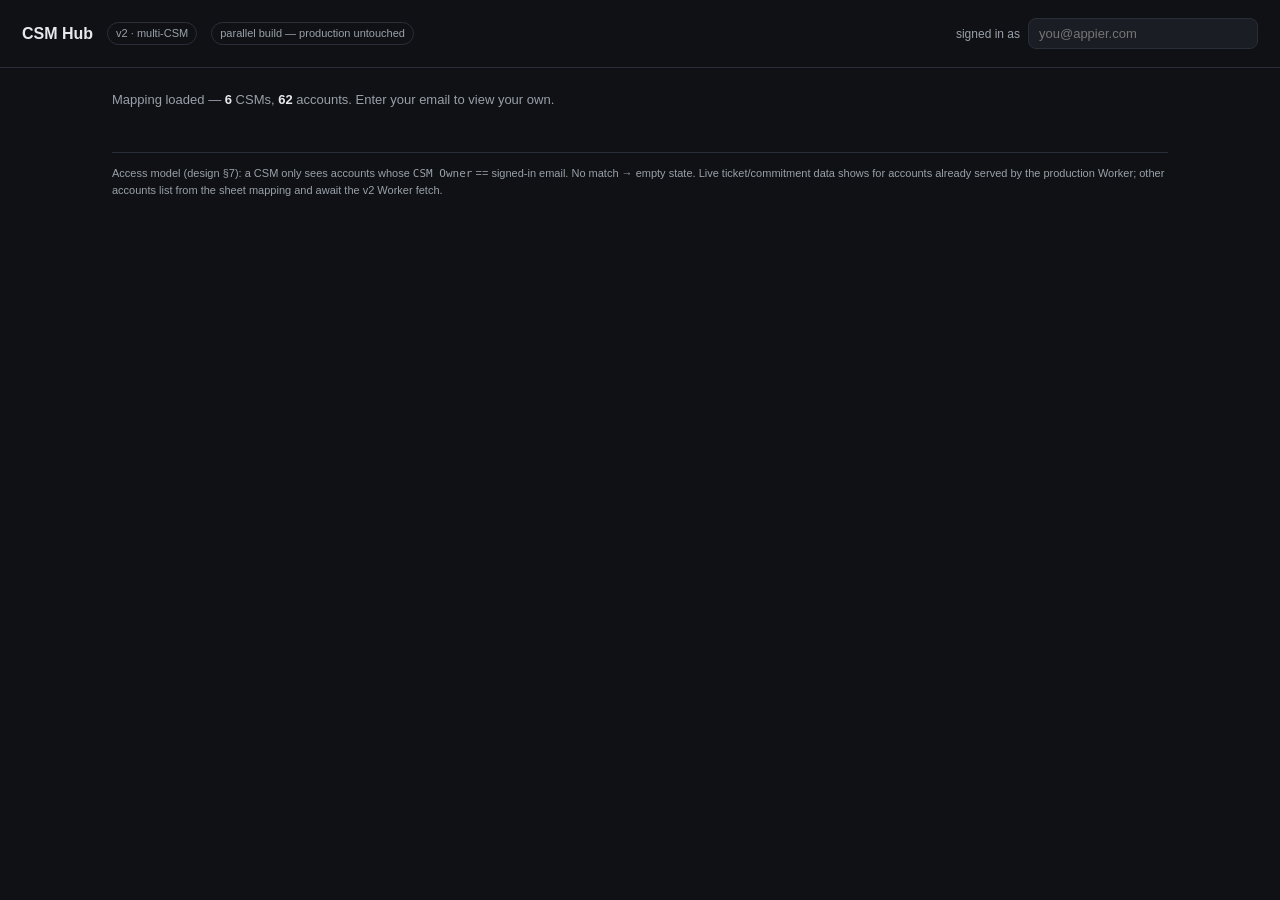
==== v2/index.html @ da3003b5 "Add initial version of CSM Hub v2 HTML structure" ====
<!DOCTYPE html>
<html lang="zh-Hant">
<head>
<meta charset="utf-8" />
<meta name="viewport" content="width=device-width, initial-scale=1" />
<title>CSM Hub v2 · Multi-CSM (parallel)</title>
<style>
  :root { --bg:#0f1115; --card:#1a1d24; --line:#2a2e37; --txt:#e6e8ec; --dim:#9aa0aa;
    --red:#ff5c5c; --amber:#ffb648; --green:#4ade80; --acc:#6ea8fe; }
  * { box-sizing:border-box; }
  body { margin:0; background:var(--bg); color:var(--txt);
    font:14px/1.5 -apple-system,"Segoe UI",Roboto,"Noto Sans TC",sans-serif; }
  header { padding:18px 22px; border-bottom:1px solid var(--line);
    display:flex; gap:14px; align-items:center; flex-wrap:wrap; }
  h1 { font-size:16px; margin:0; font-weight:600; }
  .tag { font-size:11px; color:var(--dim); border:1px solid var(--line);
    padding:2px 8px; border-radius:99px; }
  .who { margin-left:auto; display:flex; gap:8px; align-items:center; }
  input,select { background:var(--card); color:var(--txt); border:1px solid var(--line);
    border-radius:8px; padding:7px 10px; font-size:13px; min-width:230px; }
  main { padding:22px; max-width:1100px; margin:0 auto; }
  .bar { color:var(--dim); font-size:13px; margin-bottom:16px; }
  .bar b { color:var(--txt); }
  .grid { display:grid; grid-template-columns:repeat(auto-fill,minmax(320px,1fr)); gap:14px; }
  .card { background:var(--card); border:1px solid var(--line); border-radius:12px; padding:14px 16px; }
  .card h3 { margin:0 0 6px; font-size:14px; display:flex; align-items:center; gap:8px; }
  .dot { width:9px; height:9px; border-radius:99px; display:inline-block; }
  .g{background:var(--green)} .a{background:var(--amber)} .r{background:var(--red)}
  .meta { color:var(--dim); font-size:12px; margin:2px 0; }
  .pill { display:inline-block; font-size:11px; padding:1px 7px; border-radius:99px;
    border:1px solid var(--line); color:var(--dim); margin:2px 4px 2px 0; }
  .pill.alert { color:var(--red); border-color:var(--red); }
  .empty { color:var(--dim); text-align:center; padding:60px 20px; }
  .foot { color:var(--dim); font-size:11px; margin-top:26px; border-top:1px solid var(--line); padding-top:12px; }
  a { color:var(--acc); }
</style>
</head>
<body>
<header>
  <h1>CSM Hub</h1>
  <span class="tag">v2 · multi-CSM</span>
  <span class="tag">parallel build — production untouched</span>
  <div class="who">
    <span class="meta">signed in as</span>
    <input id="email" placeholder="you@appier.com" autocomplete="off" />
  </div>
</header>
<main>
  <div class="bar" id="bar">Loading mapping…</div>
  <div class="grid" id="grid"></div>
  <div id="empty" class="empty" style="display:none"></div>
  <div class="foot">
    Access model (design §7): a CSM only sees accounts whose <code>CSM Owner</code> == signed-in email.
    No match → empty state. Live ticket/commitment data shows for accounts already served by the
    production Worker; other accounts list from the sheet mapping and await the v2 Worker fetch.
  </div>
</main>
<script>
const RAW = 'https://raw.githubusercontent.com/william-appier/CSM-Dashboard/main';
const MAPPING = {"jenny.pan@appier.com":[{"account":"AQ - 星宇航空 (STARLUX Airlines) - New - 2023","latestExpiry":"2026-01-20","soonestExpiry":"2026-01-20"},{"account":"ROBINMAY薇恩","latestExpiry":"2026-12-05","soonestExpiry":"2026-04-06"},{"account":"佳格食品","latestExpiry":"2026-08-15","soonestExpiry":"2026-01-30"},{"account":"太平洋崇光百貨","latestExpiry":"2026-12-01","soonestExpiry":"2026-12-01"},{"account":"星宇航空","latestExpiry":"2026-10-20","soonestExpiry":"2026-10-20"}],"tina.hsu@appier.com":[{"account":"85度C","latestExpiry":"2026-02-25","soonestExpiry":"2026-02-25"},{"account":"中國信託商業銀行","latestExpiry":"2026-05-19","soonestExpiry":"2026-05-19"},{"account":"健康力","latestExpiry":"2026-04-15","soonestExpiry":"2026-04-15"},{"account":"凌網知識股份有限公司","latestExpiry":"2026-12-15","soonestExpiry":"2026-05-15"},{"account":"奧美廣告","latestExpiry":"2026-05-29","soonestExpiry":"2026-04-21"},{"account":"拍貼生活","latestExpiry":"2026-12-10","soonestExpiry":"2026-04-10"},{"account":"數匯智控股份有限公司","latestExpiry":"2026-02-23","soonestExpiry":"2026-02-23"},{"account":"杰德創意影音","latestExpiry":"2026-12-10","soonestExpiry":"2026-12-10"},{"account":"維肯媒體","latestExpiry":"2026-10-05","soonestExpiry":"2026-10-05"},{"account":"貳樓餐廳","latestExpiry":"2026-12-10","soonestExpiry":"2026-04-05"},{"account":"鮮乳坊","latestExpiry":"2026-07-20","soonestExpiry":"2026-02-02"}],"jill.chang@appier.com":[{"account":"achilles sorbo","latestExpiry":"2026-12-10","soonestExpiry":"2026-12-10"},{"account":"aRacer 塞席爾商岱沛(台灣)","latestExpiry":"2026-12-04","soonestExpiry":"2026-02-04"},{"account":"BOP Taipei 商明國際","latestExpiry":"2026-10-06","soonestExpiry":"2026-10-06"},{"account":"Capsule Inc.","latestExpiry":"2026-10-01","soonestExpiry":"2026-10-01"},{"account":"Cold Stone","latestExpiry":"2026-12-25","soonestExpiry":"2026-12-25"},{"account":"Love Dear 太子天一","latestExpiry":"2026-12-15","soonestExpiry":"2026-03-15"},{"account":"Nespresso TW","latestExpiry":"2026-12-25","soonestExpiry":"2026-05-06"},{"account":"不來梅","latestExpiry":"2026-03-15","soonestExpiry":"2026-03-15"},{"account":"亞洲安視達","latestExpiry":"2026-03-27","soonestExpiry":"2026-03-27"},{"account":"凱基人壽","latestExpiry":"2026-04-30","soonestExpiry":"2026-02-26"},{"account":"安麗 Amway","latestExpiry":"2026-03-12","soonestExpiry":"2026-01-15"},{"account":"新加坡商犀牛盾科技股份有限公司台灣分公司","latestExpiry":"2026-12-25","soonestExpiry":"2026-01-25"},{"account":"明台產物保險 Mingtai","latestExpiry":"2026-12-01","soonestExpiry":"2026-12-01"},{"account":"東禾生物科技股份有限公司","latestExpiry":"2026-12-05","soonestExpiry":"2026-12-05"},{"account":"犀牛盾","latestExpiry":"2026-05-25","soonestExpiry":"2026-05-25"},{"account":"社群埠","latestExpiry":"2026-02-01","soonestExpiry":"2026-02-01"},{"account":"臺理實業股份有限公司","latestExpiry":"2026-09-10","soonestExpiry":"2026-09-10"},{"account":"赫斯特媒體","latestExpiry":"2026-04-07","soonestExpiry":"2026-01-15"}],"shiyee.tan@appier.com":[{"account":"Asia Living HK","latestExpiry":"2026-10-05","soonestExpiry":"2026-10-05"},{"account":"V-TEX","latestExpiry":"2026-11-10","soonestExpiry":"2026-05-10"},{"account":"台灣彪馬","latestExpiry":"2026-12-10","soonestExpiry":"2026-12-10"},{"account":"安永生活","latestExpiry":"2026-07-20","soonestExpiry":"2026-03-20"},{"account":"新光三越百貨","latestExpiry":"2026-12-10","soonestExpiry":"2026-01-09"},{"account":"杏豐實業","latestExpiry":"2026-07-01","soonestExpiry":"2026-07-01"},{"account":"維康醫療","latestExpiry":"2026-12-05","soonestExpiry":"2026-12-05"}],"paige.chao@appier.com":[{"account":"CACO 加州椰子","latestExpiry":"2026-09-10","soonestExpiry":"2026-03-30"},{"account":"南一書局","latestExpiry":"2026-12-10","soonestExpiry":"2026-01-10"},{"account":"居家先生","latestExpiry":"2026-10-20","soonestExpiry":"2026-10-20"},{"account":"美而快實業","latestExpiry":"2026-10-20","soonestExpiry":"2026-10-20"},{"account":"至晟貿易股份有限公司","latestExpiry":"2026-12-20","soonestExpiry":"2026-12-20"},{"account":"葡萄王生技","latestExpiry":"2026-10-15","soonestExpiry":"2026-01-15"}],"mmtw.csmca@appier.com":[{"account":"Capsule Inc.","latestExpiry":"2026-05-13","soonestExpiry":"2026-05-13"},{"account":"CHENYU辰昱","latestExpiry":"2026-03-30","soonestExpiry":"2026-03-30"},{"account":"JGB SMART PROPERTY","latestExpiry":"2026-03-30","soonestExpiry":"2026-03-30"},{"account":"全國麟園大飯店","latestExpiry":"2026-12-15","soonestExpiry":"2026-12-15"},{"account":"友達光電","latestExpiry":"2026-01-15","soonestExpiry":"2026-01-15"},{"account":"台灣移動資產管理租賃有限公司","latestExpiry":"2026-12-05","soonestExpiry":"2026-12-05"},{"account":"吹毛求吃","latestExpiry":"2026-11-01","soonestExpiry":"2026-11-01"},{"account":"大學入學考試中心","latestExpiry":"2026-05-15","soonestExpiry":"2026-05-15"},{"account":"天賦夢想家顧問","latestExpiry":"2026-09-20","soonestExpiry":"2026-09-20"},{"account":"奧美廣告","latestExpiry":"2026-08-03","soonestExpiry":"2026-08-03"},{"account":"好日子行銷有限公司","latestExpiry":"2026-02-28","soonestExpiry":"2026-02-28"},{"account":"安源資訊","latestExpiry":"2026-05-18","soonestExpiry":"2026-05-18"},{"account":"寓意居家庭","latestExpiry":"2026-10-05","soonestExpiry":"2026-10-05"},{"account":"富山水泥公司","latestExpiry":"2026-05-18","soonestExpiry":"2026-05-18"},{"account":"尚邦卡家庭","latestExpiry":"2026-09-15","soonestExpiry":"2026-09-15"}]};
const state = { mapping:{}, brief:null };

function norm(e){ return (e||'').trim().toLowerCase(); }

async function boot(){
  state.mapping = MAPPING;
  try { state.brief = await (await fetch(RAW+'/csm-brief.json?t='+Date.now())).json(); }
  catch(e){ state.brief = null; }

  const emails = Object.keys(state.mapping).sort();
  document.getElementById('bar').innerHTML =
    'Mapping loaded — <b>'+emails.length+'</b> CSMs, <b>'+
    emails.reduce((n,e)=>n+state.mapping[e].length,0)+'</b> accounts. Enter your email to view your own.';

  const url = new URLSearchParams(location.search).get('email');
  const saved = url || localStorage.getItem('csm_email') || '';
  const inp = document.getElementById('email');
  inp.value = saved;
  inp.addEventListener('input', ()=>{ localStorage.setItem('csm_email', inp.value); render(); });
  render();
}

function briefAccountsFor(email){
  if (!state.brief || norm(email)!=='william.wt.lin@appier.com') return null;
  return state.brief.accounts||[];
}

function render(){
  const email = norm(document.getElementById('email').value);
  const grid = document.getElementById('grid'), empty = document.getElementById('empty');
  grid.innerHTML=''; empty.style.display='none';
  if (!email) return;

  const live = briefAccountsFor(email);
  const mapped = state.mapping[email] || [];

  if (!live && mapped.length===0){
    empty.style.display='block';
    empty.textContent = '無法比對到 '+email+' 名下的帳號。';
    return;
  }

  const today = new Date(); today.setHours(0,0,0,0);
  let cards = [];

  if (live){
    cards = live.map(a=>liveCard(a));
  } else {
    cards = mapped.map(a=>mappedCard(a, today));
  }
  document.getElementById('bar').innerHTML =
    'Signed in as <b>'+email+'</b> — <b>'+cards.length+'</b> account'+(cards.length>1?'s':'')+
    (live?' (live data)':' (from sheet mapping · awaiting v2 Worker)')+'.';
  grid.innerHTML = cards.join('');
}

function healthDot(h){ return h==='red'?'r':h==='yellow'?'a':'g'; }

function liveCard(a){
  const tags = (a.riskTags||[]).map(t=>' span class="pill'+(t==='renewal'?' alert':'')+'">'+t+'</span>').join('');
  const cmts = (a.commitments||[]).length;
  return '<div class="card"><h3><span class="dot '+healthDot(a.health)+'"></span>'+esc(a.name)+'</h3>'+
    '<div class="meta">'+esc(a.insight||'')+'</div>'+
    '<div style="margin-top:6px">'+tags+'</div>'+
    '<div class="meta">tickets: '+(a.ticketCount||0)+' · commitments: '+cmts+'</div></div>';
}

function mappedCard(a, today){
  let alert='';
  if (a.soonestExpiry){
    const d = Math.round((new Date(a.soonestExpiry)-today)/86400000);
    if (d<=35) alert = '<span class="pill alert">renewal '+d+'d</span>';
  }
  return '<div class="card"><h3><span class="dot g"></span>'+esc(a.account)+'</h3>'+
    '<div class="meta">contract end (sheet): '+(a.latestExpiry||'—')+'  '+alert+'</div>'+
    '<div class="meta" style="opacity:.55">awaiting v2 Worker: tickets / commitments</div></div>';
}

function esc(s){ return String(s==null?'':s).replace(/[&<>]/g,c=>({'&':'&amp;','<':'&lt;','>':'&gt;'}[c])); }
boot();
</script>
</body>
</html>
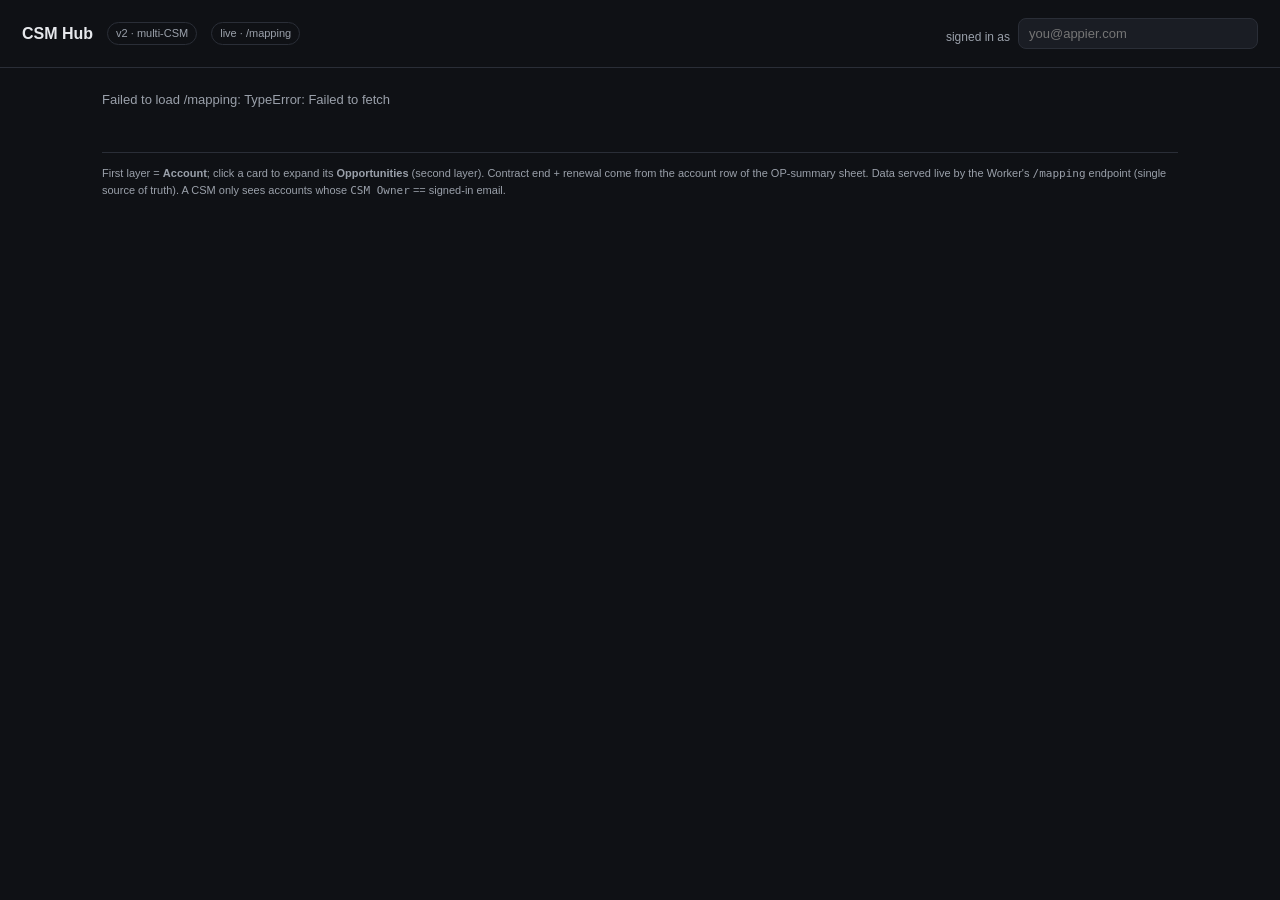
==== commit 364ae43e: "Refactor index.html for layout and functionality updates Updated title and modified styles for layou" ====
--- a/v2/index.html
+++ b/v2/index.html
@@ -3,7 +3,7 @@
 <head>
 <meta charset="utf-8" />
 <meta name="viewport" content="width=device-width, initial-scale=1" />
-<title>CSM Hub v2 · Multi-CSM (parallel)</title>
+<title>CSM Hub v2 · Multi-CSM</title>
 <style>
   :root { --bg:#0f1115; --card:#1a1d24; --line:#2a2e37; --txt:#e6e8ec; --dim:#9aa0aa;
     --red:#ff5c5c; --amber:#ffb648; --green:#4ade80; --acc:#6ea8fe; }
@@ -13,130 +13,125 @@
   header { padding:18px 22px; border-bottom:1px solid var(--line);
     display:flex; gap:14px; align-items:center; flex-wrap:wrap; }
   h1 { font-size:16px; margin:0; font-weight:600; }
-  .tag { font-size:11px; color:var(--dim); border:1px solid var(--line);
-    padding:2px 8px; border-radius:99px; }
+  .tag { font-size:11px; color:var(--dim); border:1px solid var(--line); padding:2px 8px; border-radius:99px; }
   .who { margin-left:auto; display:flex; gap:8px; align-items:center; }
-  input,select { background:var(--card); color:var(--txt); border:1px solid var(--line);
-    border-radius:8px; padding:7px 10px; font-size:13px; min-width:230px; }
-  main { padding:22px; max-width:1100px; margin:0 auto; }
+  input { background:var(--card); color:var(--txt); border:1px solid var(--line);
+    border-radius:8px; padding:7px 10px; font-size:13px; min-width:240px; }
+  main { padding:22px; max-width:1120px; margin:0 auto; }
   .bar { color:var(--dim); font-size:13px; margin-bottom:16px; }
   .bar b { color:var(--txt); }
-  .grid { display:grid; grid-template-columns:repeat(auto-fill,minmax(320px,1fr)); gap:14px; }
+  .grid { display:grid; grid-template-columns:repeat(auto-fill,minmax(330px,1fr)); gap:14px; align-items:start; }
   .card { background:var(--card); border:1px solid var(--line); border-radius:12px; padding:14px 16px; }
-  .card h3 { margin:0 0 6px; font-size:14px; display:flex; align-items:center; gap:8px; }
+  .card h3 { margin:0; font-size:14px; display:flex; align-items:center; gap:8px; cursor:pointer; }
   .dot { width:9px; height:9px; border-radius:99px; display:inline-block; }
   .g{background:var(--green)} .a{background:var(--amber)} .r{background:var(--red)}
-  .meta { color:var(--dim); font-size:12px; margin:2px 0; }
-  .pill { display:inline-block; font-size:11px; padding:1px 7px; border-radius:99px;
-    border:1px solid var(--line); color:var(--dim); margin:2px 4px 2px 0; }
-  .pill.alert { color:var(--red); border-color:var(--red); }
+  .caret { margin-left:auto; color:var(--dim); font-size:11px; transition:transform .15s; }
+  .card.open .caret { transform:rotate(90deg); }
+  .meta { color:var(--dim); font-size:12px; margin:6px 0 0; }
+  .pill { display:inline-block; font-size:11px; padding:1px 7px; border-radius:99px; border:1px solid var(--line); color:var(--dim); margin-left:6px; }
+  .pill.a { color:var(--amber); border-color:var(--amber); }
+  .pill.r { color:var(--red); border-color:var(--red); }
+  .opps { display:none; margin-top:10px; border-top:1px solid var(--line); padding-top:8px; }
+  .card.open .opps { display:block; }
+  .opp { display:flex; justify-content:space-between; gap:10px; font-size:12px; padding:3px 0; }
+  .opp .nm { color:var(--txt); }
+  .opp .dt { color:var(--dim); white-space:nowrap; }
   .empty { color:var(--dim); text-align:center; padding:60px 20px; }
   .foot { color:var(--dim); font-size:11px; margin-top:26px; border-top:1px solid var(--line); padding-top:12px; }
-  a { color:var(--acc); }
 </style>
 </head>
 <body>
 <header>
   <h1>CSM Hub</h1>
   <span class="tag">v2 · multi-CSM</span>
-  <span class="tag">parallel build — production untouched</span>
+  <span class="tag">live · /mapping</span>
   <div class="who">
     <span class="meta">signed in as</span>
     <input id="email" placeholder="you@appier.com" autocomplete="off" />
   </div>
 </header>
 <main>
-  <div class="bar" id="bar">Loading mapping…</div>
+  <div class="bar" id="bar">Loading…</div>
   <div class="grid" id="grid"></div>
   <div id="empty" class="empty" style="display:none"></div>
   <div class="foot">
-    Access model (design §7): a CSM only sees accounts whose <code>CSM Owner</code> == signed-in email.
-    No match → empty state. Live ticket/commitment data shows for accounts already served by the
-    production Worker; other accounts list from the sheet mapping and await the v2 Worker fetch.
+    First layer = <b>Account</b>; click a card to expand its <b>Opportunities</b> (second layer).
+    Contract end + renewal come from the account row of the OP-summary sheet. Data served live by the
+    Worker's <code>/mapping</code> endpoint (single source of truth). A CSM only sees accounts whose
+    <code>CSM Owner</code> == signed-in email.
   </div>
 </main>
 <script>
-const RAW = 'https://raw.githubusercontent.com/william-appier/CSM-Dashboard/main';
-const MAPPING = {"jenny.pan@appier.com":[{"account":"AQ - 星宇航空 (STARLUX Airlines) - New - 2023","latestExpiry":"2026-01-20","soonestExpiry":"2026-01-20"},{"account":"ROBINMAY薇恩","latestExpiry":"2026-12-05","soonestExpiry":"2026-04-06"},{"account":"佳格食品","latestExpiry":"2026-08-15","soonestExpiry":"2026-01-30"},{"account":"太平洋崇光百貨","latestExpiry":"2026-12-01","soonestExpiry":"2026-12-01"},{"account":"星宇航空","latestExpiry":"2026-10-20","soonestExpiry":"2026-10-20"}],"tina.hsu@appier.com":[{"account":"85度C","latestExpiry":"2026-02-25","soonestExpiry":"2026-02-25"},{"account":"中國信託商業銀行","latestExpiry":"2026-05-19","soonestExpiry":"2026-05-19"},{"account":"健康力","latestExpiry":"2026-04-15","soonestExpiry":"2026-04-15"},{"account":"凌網知識股份有限公司","latestExpiry":"2026-12-15","soonestExpiry":"2026-05-15"},{"account":"奧美廣告","latestExpiry":"2026-05-29","soonestExpiry":"2026-04-21"},{"account":"拍貼生活","latestExpiry":"2026-12-10","soonestExpiry":"2026-04-10"},{"account":"數匯智控股份有限公司","latestExpiry":"2026-02-23","soonestExpiry":"2026-02-23"},{"account":"杰德創意影音","latestExpiry":"2026-12-10","soonestExpiry":"2026-12-10"},{"account":"維肯媒體","latestExpiry":"2026-10-05","soonestExpiry":"2026-10-05"},{"account":"貳樓餐廳","latestExpiry":"2026-12-10","soonestExpiry":"2026-04-05"},{"account":"鮮乳坊","latestExpiry":"2026-07-20","soonestExpiry":"2026-02-02"}],"jill.chang@appier.com":[{"account":"achilles sorbo","latestExpiry":"2026-12-10","soonestExpiry":"2026-12-10"},{"account":"aRacer 塞席爾商岱沛(台灣)","latestExpiry":"2026-12-04","soonestExpiry":"2026-02-04"},{"account":"BOP Taipei 商明國際","latestExpiry":"2026-10-06","soonestExpiry":"2026-10-06"},{"account":"Capsule Inc.","latestExpiry":"2026-10-01","soonestExpiry":"2026-10-01"},{"account":"Cold Stone","latestExpiry":"2026-12-25","soonestExpiry":"2026-12-25"},{"account":"Love Dear 太子天一","latestExpiry":"2026-12-15","soonestExpiry":"2026-03-15"},{"account":"Nespresso TW","latestExpiry":"2026-12-25","soonestExpiry":"2026-05-06"},{"account":"不來梅","latestExpiry":"2026-03-15","soonestExpiry":"2026-03-15"},{"account":"亞洲安視達","latestExpiry":"2026-03-27","soonestExpiry":"2026-03-27"},{"account":"凱基人壽","latestExpiry":"2026-04-30","soonestExpiry":"2026-02-26"},{"account":"安麗 Amway","latestExpiry":"2026-03-12","soonestExpiry":"2026-01-15"},{"account":"新加坡商犀牛盾科技股份有限公司台灣分公司","latestExpiry":"2026-12-25","soonestExpiry":"2026-01-25"},{"account":"明台產物保險 Mingtai","latestExpiry":"2026-12-01","soonestExpiry":"2026-12-01"},{"account":"東禾生物科技股份有限公司","latestExpiry":"2026-12-05","soonestExpiry":"2026-12-05"},{"account":"犀牛盾","latestExpiry":"2026-05-25","soonestExpiry":"2026-05-25"},{"account":"社群埠","latestExpiry":"2026-02-01","soonestExpiry":"2026-02-01"},{"account":"臺理實業股份有限公司","latestExpiry":"2026-09-10","soonestExpiry":"2026-09-10"},{"account":"赫斯特媒體","latestExpiry":"2026-04-07","soonestExpiry":"2026-01-15"}],"shiyee.tan@appier.com":[{"account":"Asia Living HK","latestExpiry":"2026-10-05","soonestExpiry":"2026-10-05"},{"account":"V-TEX","latestExpiry":"2026-11-10","soonestExpiry":"2026-05-10"},{"account":"台灣彪馬","latestExpiry":"2026-12-10","soonestExpiry":"2026-12-10"},{"account":"安永生活","latestExpiry":"2026-07-20","soonestExpiry":"2026-03-20"},{"account":"新光三越百貨","latestExpiry":"2026-12-10","soonestExpiry":"2026-01-09"},{"account":"杏豐實業","latestExpiry":"2026-07-01","soonestExpiry":"2026-07-01"},{"account":"維康醫療","latestExpiry":"2026-12-05","soonestExpiry":"2026-12-05"}],"paige.chao@appier.com":[{"account":"CACO 加州椰子","latestExpiry":"2026-09-10","soonestExpiry":"2026-03-30"},{"account":"南一書局","latestExpiry":"2026-12-10","soonestExpiry":"2026-01-10"},{"account":"居家先生","latestExpiry":"2026-10-20","soonestExpiry":"2026-10-20"},{"account":"美而快實業","latestExpiry":"2026-10-20","soonestExpiry":"2026-10-20"},{"account":"至晟貿易股份有限公司","latestExpiry":"2026-12-20","soonestExpiry":"2026-12-20"},{"account":"葡萄王生技","latestExpiry":"2026-10-15","soonestExpiry":"2026-01-15"}],"mmtw.csmca@appier.com":[{"account":"Capsule Inc.","latestExpiry":"2026-05-13","soonestExpiry":"2026-05-13"},{"account":"CHENYU辰昱","latestExpiry":"2026-03-30","soonestExpiry":"2026-03-30"},{"account":"JGB SMART PROPERTY","latestExpiry":"2026-03-30","soonestExpiry":"2026-03-30"},{"account":"全國麟園大飯店","latestExpiry":"2026-12-15","soonestExpiry":"2026-12-15"},{"account":"友達光電","latestExpiry":"2026-01-15","soonestExpiry":"2026-01-15"},{"account":"台灣移動資產管理租賃有限公司","latestExpiry":"2026-12-05","soonestExpiry":"2026-12-05"},{"account":"吹毛求吃","latestExpiry":"2026-11-01","soonestExpiry":"2026-11-01"},{"account":"大學入學考試中心","latestExpiry":"2026-05-15","soonestExpiry":"2026-05-15"},{"account":"天賦夢想家顧問","latestExpiry":"2026-09-20","soonestExpiry":"2026-09-20"},{"account":"奧美廣告","latestExpiry":"2026-08-03","soonestExpiry":"2026-08-03"},{"account":"好日子行銷有限公司","latestExpiry":"2026-02-28","soonestExpiry":"2026-02-28"},{"account":"安源資訊","latestExpiry":"2026-05-18","soonestExpiry":"2026-05-18"},{"account":"寓意居家庭","latestExpiry":"2026-10-05","soonestExpiry":"2026-10-05"},{"account":"富山水泥公司","latestExpiry":"2026-05-18","soonestExpiry":"2026-05-18"},{"account":"尚邦卡家庭","latestExpiry":"2026-09-15","soonestExpiry":"2026-09-15"}]};
-const state = { mapping:{}, brief:null };
+const WORKER = 'https://csm-brief-worker.williamlin12.workers.dev';
+let MAPPING = {};
 
 function norm(e){ return (e||'').trim().toLowerCase(); }
+function daysTo(d){ if(!d) return null; const t=new Date(d); if(isNaN(t)) return null; return Math.round((t - Date.now())/86400000); }
+function esc(s){ return String(s==null?'':s).replace(/[&<>]/g,c=>({'&':'&amp;','<':'&lt;','>':'&gt;'}[c])); }
 
 async function boot(){
-  state.mapping = MAPPING;
-  try { state.brief = await (await fetch(RAW+'/csm-brief.json?t='+Date.now())).json(); }
-  catch(e){ state.brief = null; }
+  try {
+    const r = await fetch(WORKER + '/mapping?t=' + Date.now());
+    MAPPING = await r.json();
+  } catch(e) { document.getElementById('bar').textContent = 'Failed to load /mapping: ' + e; return; }
 
-  const emails = Object.keys(state.mapping).sort();
+  const emails = Object.keys(MAPPING).sort();
+  const total = emails.reduce((n,e)=>n+MAPPING[e].length,0);
   document.getElementById('bar').innerHTML =
-    'Mapping loaded — <b>'+emails.length+'</b> CSMs, <b>'+
-    emails.reduce((n,e)=>n+state.mapping[e].length,0)+'</b> accounts. Enter your email to view your own.';
+    'Loaded <b>'+emails.length+'</b> CSMs, <b>'+total+'</b> accounts. Enter your email to view your own.';
 
-  const url = new URLSearchParams(location.search).get('email');
-  const saved = url || localStorage.getItem('csm_email') || '';
   const inp = document.getElementById('email');
+  const saved = new URLSearchParams(location.search).get('email') || localStorage.getItem('csm_email') || '';
   inp.value = saved;
   inp.addEventListener('input', ()=>{ localStorage.setItem('csm_email', inp.value); render(); });
   render();
 }
 
-function briefAccountsFor(email){
-  if (!state.brief || norm(email)!=='william.wt.lin@appier.com') return null;
-  return state.brief.accounts||[];
-}
-
 function render(){
   const email = norm(document.getElementById('email').value);
   const grid = document.getElementById('grid'), empty = document.getElementById('empty');
-  grid.innerHTML=''; empty.style.display='none';
+  grid.innerHTML = ''; empty.style.display = 'none';
   if (!email) return;
 
-  const live = briefAccountsFor(email);
-  const mapped = state.mapping[email] || [];
-
-  if (!live && mapped.length===0){
-    empty.style.display='block';
-    empty.textContent = '無法比對到 '+email+' 名下的帳號。';
+  const accts = MAPPING[email];
+  if (!accts || !accts.length){
+    empty.style.display = 'block';
+    empty.textContent = '無法比對到 ' + email + ' 名下的帳號。';
     return;
   }
-
-  const today = new Date(); today.setHours(0,0,0,0);
-  let cards = [];
-
-  if (live){
-    cards = live.map(a=>liveCard(a));
-  } else {
-    cards = mapped.map(a=>mappedCard(a, today));
-  }
+  const sorted = accts.slice().sort((a,b)=>{
+    const da=daysTo(a.endDate), db=daysTo(b.endDate);
+    if(da==null && db==null) return a.account.localeCompare(b.account);
+    if(da==null) return 1; if(db==null) return -1; return da-db;
+  });
   document.getElementById('bar').innerHTML =
-    'Signed in as <b>'+email+'</b> — <b>'+cards.length+'</b> account'+(cards.length>1?'s':'')+
-    (live?' (live data)':' (from sheet mapping · awaiting v2 Worker)')+'.';
-  grid.innerHTML = cards.join('');
+    'Signed in as <b>'+esc(email)+'</b> — <b>'+sorted.length+'</b> account'+(sorted.length>1?'s':'')+'.';
+  grid.innerHTML = sorted.map(card).join('');
+  grid.querySelectorAll('.card h3').forEach(h=>h.addEventListener('click',()=>h.parentElement.classList.toggle('open')));
 }
 
-function healthDot(h){ return h==='red'?'r':h==='yellow'?'a':'g'; }
+function card(a){
+  const d = daysTo(a.endDate);
+  let badge = '';
+  if (d != null){
+    const cls = d <= 14 ? 'r' : (d <= 60 ? 'a' : '');
+    const txt = d < 0 ? ('expired '+(-d)+'d') : (d+'d');
+    badge = '<span class="pill '+cls+'">renewal '+txt+'</span>';
+  }
+  const opps = (a.opportunities || []);
+  const oppRows = opps.map(o=>{
+    const nm = typeof o === 'string' ? o : (o.name || '');
+    const dt = (o && o.endDate) ? o.endDate : '';
+    return '<div class="opp"><span class="nm">'+esc(nm)+'</span><span class="dt">'+esc(dt)+'</span></div>';
+  }).join('') || '<div class="opp"><span class="nm" style="color:var(--dim)">no opportunities listed</span></div>';
 
-function liveCard(a){
-  const tags = (a.riskTags||[]).map(t=>' span class="pill'+(t==='renewal'?' alert':'')+'">'+t+'</span>').join('');
-  const cmts = (a.commitments||[]).length;
-  return '<div class="card"><h3><span class="dot '+healthDot(a.health)+'"></span>'+esc(a.name)+'</h3>'+
-    '<div class="meta">'+esc(a.insight||'')+'</div>'+
-    '<div style="margin-top:6px">'+tags+'</div>'+
-    '<div class="meta">tickets: '+(a.ticketCount||0)+' · commitments: '+cmts+'</div></div>';
+  return '<div class="card">'+
+    '<h3><span class="dot g"></span>'+esc(a.account)+'<span class="caret">▶</span></h3>'+
+    '<div class="meta">contract end: '+esc(a.endDate || '—')+badge+' · '+opps.length+' opp'+(opps.length===1?'':'s')+'</div>'+
+    '<div class="opps">'+oppRows+'</div>'+
+  '</div>';
 }
 
-function mappedCard(a, today){
-  let alert='';
-  if (a.soonestExpiry){
-    const d = Math.round((new Date(a.soonestExpiry)-today)/86400000);
-    if (d<=35) alert = '<span class="pill alert">renewal '+d+'d</span>';
-  }
-  return '<div class="card"><h3><span class="dot g"></span>'+esc(a.account)+'</h3>'+
-    '<div class="meta">contract end (sheet): '+(a.latestExpiry||'—')+'  '+alert+'</div>'+
-    '<div class="meta" style="opacity:.55">awaiting v2 Worker: tickets / commitments</div></div>';
-}
-
-function esc(s){ return String(s==null?'':s).replace(/[&<>]/g,c=>({'&':'&amp;','<':'&lt;','>':'&gt;'}[c])); }
 boot();
 </script>
 </body>
